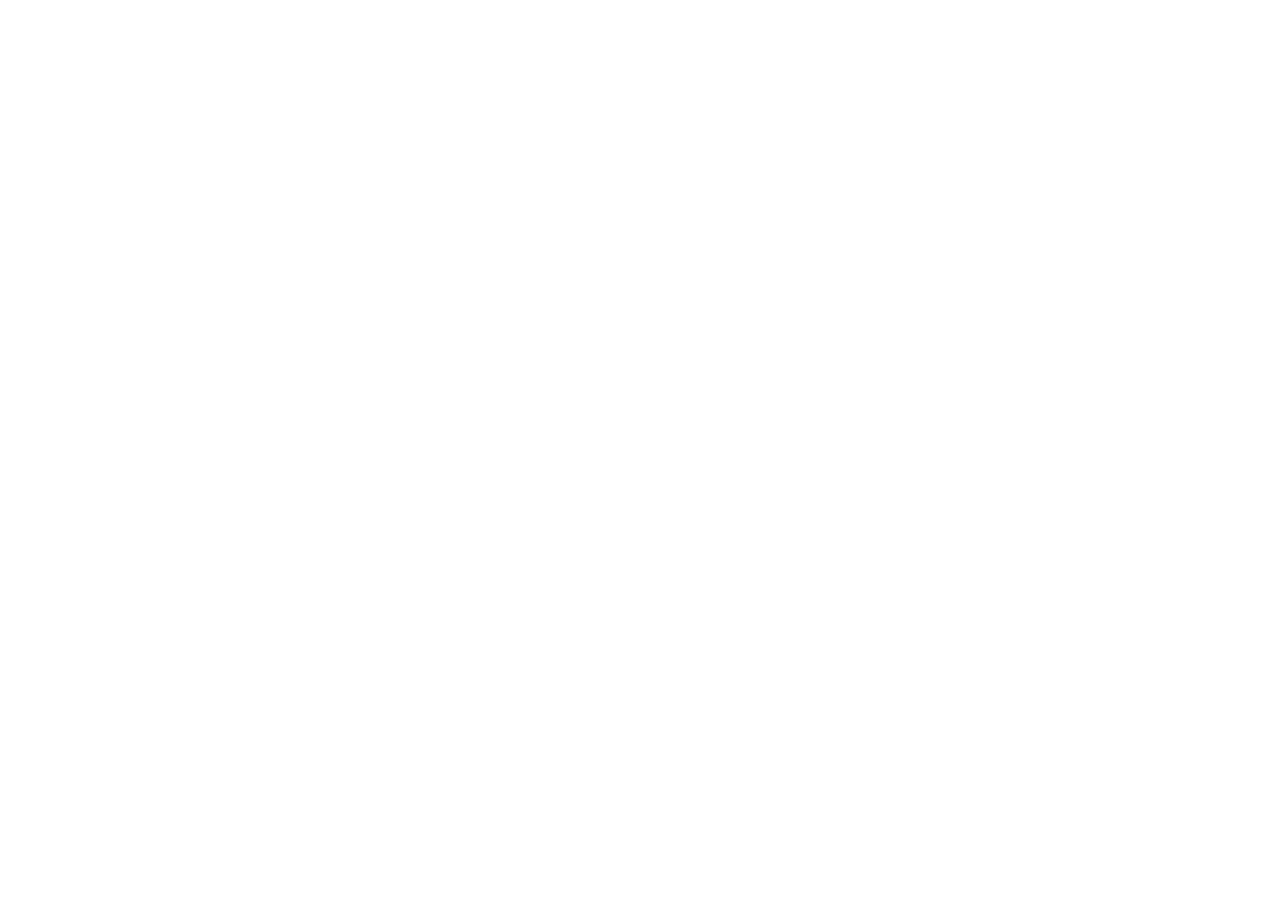
==== index.html @ b531639f "init commit" ====
<!DOCTYPE html>
<html lang="en">
<head>
    <meta charset="UTF-8">
    <meta name="viewport" content="width=device-width, initial-scale=1.0">
    <title>Final project</title>
    <script src="scripts/script.js"></script>
    <link rel="stylesheet" href="styles/style.css">
</head>
<body>
    
</body>
</html>
---- styles/style.css ----
* {
  margin: 0;
  padding: 0;
  box-sizing: border-box;
}/*# sourceMappingURL=style.css.map */
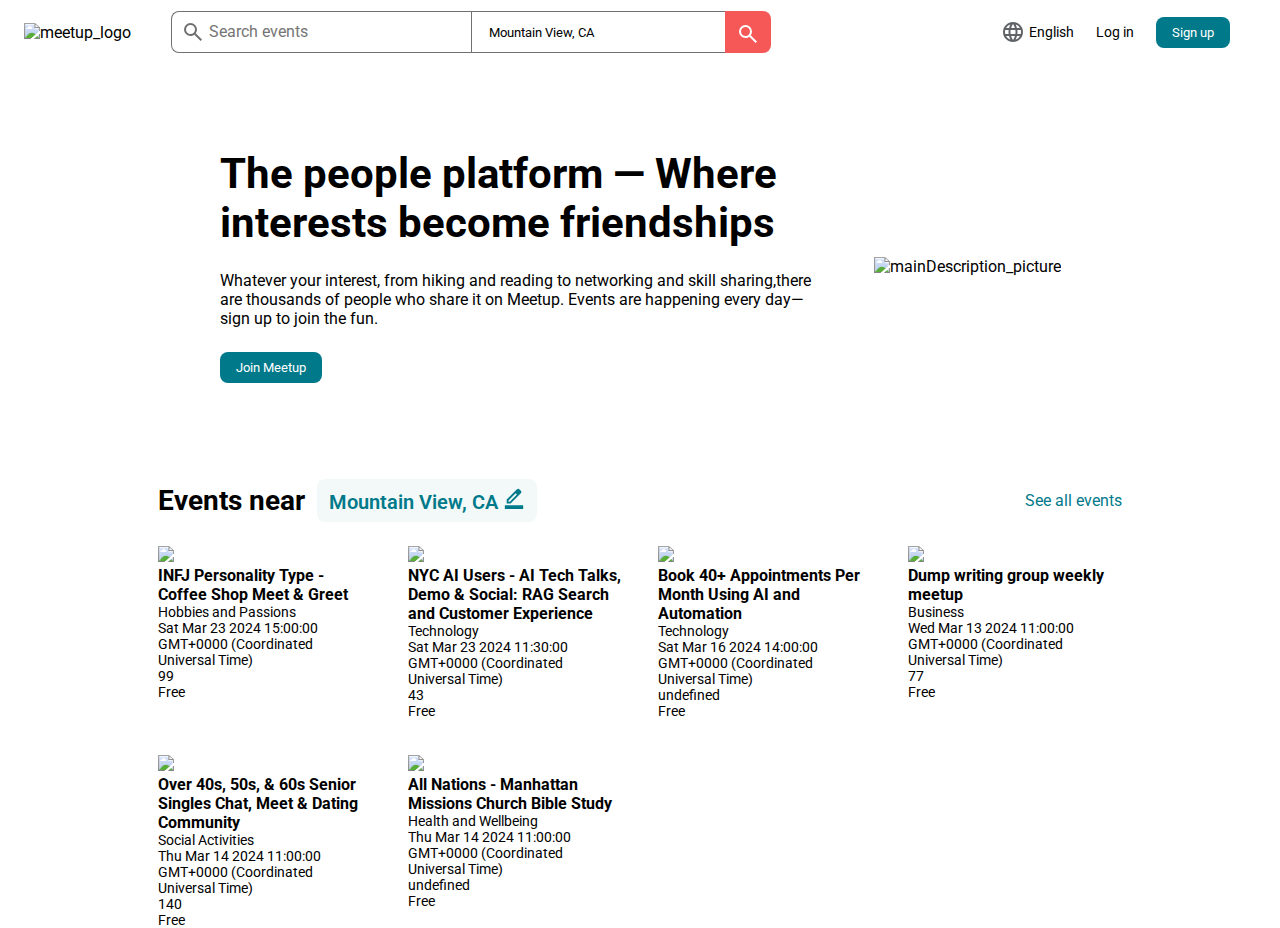
==== commit 566674f6: "add grid and events cards" ====
--- a/index.html
+++ b/index.html
@@ -4,10 +4,69 @@
     <meta charset="UTF-8">
     <meta name="viewport" content="width=device-width, initial-scale=1.0">
     <title>Final project</title>
-    <script src="scripts/script.js"></script>
+    <script type="module" src="scripts/events.js"></script>
+    <script type="module"  src="scripts/script.js"></script>
+    <script type="module"  src="scripts/elements.js"></script>
+    <script type="module"  src="scripts/utils.js"></script>
     <link rel="stylesheet" href="styles/style.css">
+    <link rel="preconnect" href="https://fonts.googleapis.com">
+    <link rel="preconnect" href="https://fonts.gstatic.com" crossorigin>
+    <link href="https://fonts.googleapis.com/css2?family=Roboto:ital,wght@0,100;0,300;0,400;0,500;0,700;0,900;1,100;1,300;1,400;1,500;1,700;1,900&display=swap" rel="stylesheet">
+    <link rel="stylesheet" href="https://fonts.googleapis.com/css2?family=Material+Symbols+Outlined:opsz,wght,FILL,GRAD@20..48,100..700,0..1,-50..200" />
 </head>
 <body>
+    <nav>
+        <div class="navBig">
+            <div class="navLeft">
+                <img src="assets/meetup_logo.svg" alt="meetup_logo">
+                <form id="navSearchForm">
+                    <input type="search" name="navSearch" id="navSearch" placeholder="Search events">
+                    <svg id="navSearchIcon" xmlns="http://www.w3.org/2000/svg" height="24px" viewBox="0 -960 960 960" width="24px" fill="#707070"><path d="M784-120 532-372q-30 24-69 38t-83 14q-109 0-184.5-75.5T120-580q0-109 75.5-184.5T380-840q109 0 184.5 75.5T640-580q0 44-14 83t-38 69l252 252-56 56ZM380-400q75 0 127.5-52.5T560-580q0-75-52.5-127.5T380-760q-75 0-127.5 52.5T200-580q0 75 52.5 127.5T380-400Z"/></svg>
+                    <input type="text" name="navSearchLocation" id="navSearchLocation">
+                    <button id="navSearchSubmit"><svg xmlns="http://www.w3.org/2000/svg" height="24px" viewBox="0 -960 960 960" width="24px" fill="#FFF"><path d="M784-120 532-372q-30 24-69 38t-83 14q-109 0-184.5-75.5T120-580q0-109 75.5-184.5T380-840q109 0 184.5 75.5T640-580q0 44-14 83t-38 69l252 252-56 56ZM380-400q75 0 127.5-52.5T560-580q0-75-52.5-127.5T380-760q-75 0-127.5 52.5T200-580q0 75 52.5 127.5T380-400Z"/></svg></button>
+                </form>
+            </div>
+            <div class="navRight">
+                <div class="navLang">
+                    <svg xmlns="http://www.w3.org/2000/svg" height="24px" viewBox="0 -960 960 960" width="24px" fill="#5f6368"><path d="M480-80q-82 0-155-31.5t-127.5-86Q143-252 111.5-325T80-480q0-83 31.5-155.5t86-127Q252-817 325-848.5T480-880q83 0 155.5 31.5t127 86q54.5 54.5 86 127T880-480q0 82-31.5 155t-86 127.5q-54.5 54.5-127 86T480-80Zm0-82q26-36 45-75t31-83H404q12 44 31 83t45 75Zm-104-16q-18-33-31.5-68.5T322-320H204q29 50 72.5 87t99.5 55Zm208 0q56-18 99.5-55t72.5-87H638q-9 38-22.5 73.5T584-178ZM170-400h136q-3-20-4.5-39.5T300-480q0-21 1.5-40.5T306-560H170q-5 20-7.5 39.5T160-480q0 21 2.5 40.5T170-400Zm216 0h188q3-20 4.5-39.5T580-480q0-21-1.5-40.5T574-560H386q-3 20-4.5 39.5T380-480q0 21 1.5 40.5T386-400Zm268 0h136q5-20 7.5-39.5T800-480q0-21-2.5-40.5T790-560H654q3 20 4.5 39.5T660-480q0 21-1.5 40.5T654-400Zm-16-240h118q-29-50-72.5-87T584-782q18 33 31.5 68.5T638-640Zm-234 0h152q-12-44-31-83t-45-75q-26 36-45 75t-31 83Zm-200 0h118q9-38 22.5-73.5T376-782q-56 18-99.5 55T204-640Z"/></svg>
+                    <p>English</p>
+                </div>
+                <p>Log in</p>
+                <button id="navSignUpBtn">Sign up</button>
+            </div>
+        </div>
+        <form id="navSearchFormSmall">
+            <input type="search" name="navSearchSmall" id="navSearchSmall" placeholder="Search events">
+            
+            <button id="navSearchSubmitSmall"><svg id="navSearchIconSmall" xmlns="http://www.w3.org/2000/svg" height="24px" viewBox="0 -960 960 960" width="24px" fill="#707070"><path d="M784-120 532-372q-30 24-69 38t-83 14q-109 0-184.5-75.5T120-580q0-109 75.5-184.5T380-840q109 0 184.5 75.5T640-580q0 44-14 83t-38 69l252 252-56 56ZM380-400q75 0 127.5-52.5T560-580q0-75-52.5-127.5T380-760q-75 0-127.5 52.5T200-580q0 75 52.5 127.5T380-400Z"/></svg><svg xmlns="http://www.w3.org/2000/svg" height="24px" viewBox="0 -960 960 960" width="24px" fill="#FFF"><path d="M784-120 532-372q-30 24-69 38t-83 14q-109 0-184.5-75.5T120-580q0-109 75.5-184.5T380-840q109 0 184.5 75.5T640-580q0 44-14 83t-38 69l252 252-56 56ZM380-400q75 0 127.5-52.5T560-580q0-75-52.5-127.5T380-760q-75 0-127.5 52.5T200-580q0 75 52.5 127.5T380-400Z"/></svg></button>
+        </form>
+    </nav>
+
+    
+
+    <main>
+        <div class="mainDescription">
+            <div class="mainDescriptionLeft">
+                <h2>The people platform — Where interests become friendships</h2>
+                <p>Whatever your interest, from hiking and reading to networking and skill sharing,there are thousands of people who share it on Meetup. Events are happening every day—sign up to join the fun.</p>
+                <button id="mainDescriptionJoinBtn">Join Meetup</button>
+            </div>
+            <img src="assets/mainDescription_picture.svg" alt="mainDescription_picture">
+        </div>
+
+        <div class="eventsContainer">
+            <div class="eventsNav">
+                <div class="eventsNavDiv">
+                    <h3>Events near</h3>
+                    <button id="eventsNavLocation">Mountain View, CA <svg xmlns="http://www.w3.org/2000/svg" height="24px" viewBox="0 -960 960 960" width="24px" fill="#00798A"><path d="M80 0v-160h800V0H80Zm160-320h56l312-311-29-29-28-28-311 312v56Zm-80 80v-170l448-447q11-11 25.5-17t30.5-6q16 0 31 6t27 18l55 56q12 11 17.5 26t5.5 31q0 15-5.5 29.5T777-687L330-240H160Zm560-504-56-56 56 56ZM608-631l-29-29-28-28 57 57Z"/></svg></button>
+                </div>
+                <p>See all events</p>
+            </div>
+            <div class="eventsGrid">
+        </div>
+
+        </div>
+    </main>
     
 </body>
 </html>--- a/styles/style.css
+++ b/styles/style.css
@@ -2,4 +2,345 @@
   margin: 0;
   padding: 0;
   box-sizing: border-box;
+  font-family: "Roboto", sans-serif;
+}
+
+p {
+  font-size: 14px;
+}
+
+h2 {
+  font-size: 42px;
+}
+
+h3 {
+  font-size: 28px;
+}
+
+.navBig {
+  margin: 11px 50px 11px 24px;
+  display: flex;
+  flex-direction: row;
+  justify-content: space-between;
+  align-items: center;
+  gap: 20px;
+}
+.navBig .navLeft {
+  display: flex;
+  flex-direction: row;
+  justify-content: center;
+  align-items: center;
+  gap: 40px;
+}
+.navBig .navLeft #navSearchForm {
+  display: flex;
+  flex-direction: row;
+  justify-content: center;
+  align-items: center;
+  gap: 0px;
+  position: relative;
+}
+.navBig .navLeft #navSearchForm #navSearchIcon {
+  position: absolute;
+  left: 10px;
+}
+.navBig .navLeft #navSearchForm #navSearch, .navBig .navLeft #navSearchForm #navSearchLocation {
+  min-height: 42px;
+  border: 1px solid #707070;
+}
+.navBig .navLeft #navSearchForm #navSearch {
+  padding-left: 37px;
+  border-top-left-radius: 8px;
+  border-bottom-left-radius: 8px;
+  border-right: 0px;
+  width: 300px;
+}
+.navBig .navLeft #navSearchForm #navSearch::-moz-placeholder {
+  font-size: 16px;
+}
+.navBig .navLeft #navSearchForm #navSearch::placeholder {
+  font-size: 16px;
+}
+.navBig .navLeft #navSearchForm #navSearch:focus {
+  outline: none;
+}
+.navBig .navLeft #navSearchForm #navSearchLocation {
+  width: 254px;
+  border-right: 0px;
+  padding-left: 17px;
+}
+.navBig .navLeft #navSearchForm #navSearchLocation:focus {
+  outline: none;
+}
+.navBig .navLeft #navSearchForm #navSearchSubmit {
+  height: 42px;
+  outline: none;
+  border: none;
+  background-color: #F65858;
+  padding: 11px;
+  border-top-right-radius: 8px;
+  border-bottom-right-radius: 8px;
+}
+.navBig .navRight {
+  display: flex;
+  flex-direction: row;
+  justify-content: center;
+  align-items: center;
+  gap: 22px;
+}
+.navBig .navRight #navSignUpBtn {
+  background-color: #00798A;
+  color: #FFFFFF;
+  padding: 8px 16px;
+  border-radius: 8px;
+  outline: none;
+  border: none;
+}
+.navBig .navLang {
+  display: flex;
+  flex-direction: row;
+  justify-content: center;
+  align-items: center;
+  gap: 4px;
+}
+
+#navSearchFormSmall {
+  display: none;
+}
+
+main {
+  margin: 0 158px;
+}
+
+.mainDescription {
+  display: flex;
+  flex-direction: row;
+  justify-content: center;
+  align-items: center;
+  gap: 46px;
+  margin: 96px 0;
+}
+.mainDescription .mainDescriptionLeft {
+  max-width: 608px;
+}
+.mainDescription .mainDescriptionLeft h2, .mainDescription .mainDescriptionLeft p {
+  margin-bottom: 24px;
+}
+.mainDescription .mainDescriptionLeft p {
+  font-size: 16px;
+}
+.mainDescription .mainDescriptionLeft #mainDescriptionJoinBtn {
+  background-color: #00798A;
+  color: #FFFFFF;
+  padding: 8px 16px;
+  border-radius: 8px;
+  outline: none;
+  border: none;
+}
+
+.eventsNav {
+  display: flex;
+  flex-direction: row;
+  justify-content: space-between;
+  align-items: center;
+  gap: 0px;
+  margin-bottom: 24px;
+}
+.eventsNav .eventsNavDiv {
+  display: flex;
+  flex-direction: row;
+  justify-content: center;
+  align-items: center;
+  gap: 12px;
+}
+.eventsNav .eventsNavDiv #eventsNavLocation {
+  background-color: #F3F9F9;
+  outline: none;
+  border: none;
+  padding: 8px 12px;
+  font-size: 20px;
+  font-weight: 600;
+  color: #00798A;
+  border-radius: 8px;
+}
+.eventsNav .eventsNavDiv #eventsNavLocation svg {
+  width: 22px;
+  height: 22px;
+}
+.eventsNav p {
+  color: #00798A;
+  font-size: 16px;
+}
+
+.eventsGrid {
+  display: grid;
+  grid-template-columns: repeat(4, minmax(100px, 272px));
+  gap: 36px;
+  margin: 0 auto;
+  max-width: 1196px;
+}
+.eventsGrid .eventCard img {
+  width: 100%;
+}
+
+@media screen and (max-width: 1200px) {
+  main {
+    margin: 0 10%;
+  }
+  .navBig .navLeft #navSearchForm #navSearch {
+    width: -moz-fit-content;
+    width: fit-content;
+  }
+  .navBig .navLeft #navSearchForm #navSearchLocation {
+    width: -moz-fit-content;
+    width: fit-content;
+  }
+  h2 {
+    font-size: 36px;
+  }
+  .mainDescriptionLeft p {
+    font-size: 14px;
+  }
+}
+@media screen and (max-width: 1024px) {
+  .navBig {
+    margin: 11px 20px 11px 24px;
+  }
+  h2 {
+    font-size: 32px;
+  }
+  h3 {
+    font-size: 24px;
+  }
+  .navLang p {
+    display: none;
+  }
+  .mainDescription {
+    gap: 0;
+  }
+  .mainDescription img {
+    max-width: 320px;
+  }
+  .mainDescription #mainDescriptionJoinBtn {
+    display: none;
+  }
+  .eventsNav .eventsNavDiv #eventsNavLocation {
+    font-size: 16px;
+  }
+  .eventsNav .eventsNavDiv #eventsNavLocation svg {
+    width: 16px;
+    height: 16px;
+  }
+  .eventsNav p {
+    font-size: 14px;
+  }
+  .eventsGrid {
+    display: grid;
+    grid-template-columns: repeat(3, minmax(100px, 272px));
+    gap: 36px;
+  }
+}
+@media screen and (max-width: 768px) {
+  h2 {
+    font-size: 28px;
+  }
+  h3 {
+    font-size: 20px;
+  }
+  #navSearchFormSmall {
+    display: flex;
+    flex-direction: row;
+    justify-content: center;
+    align-items: center;
+    gap: 0px;
+    gap: 0;
+    margin: 0 auto;
+  }
+  #navSearchFormSmall input {
+    width: 300px;
+    min-height: 42px;
+    border: 1px solid #707070;
+    padding-left: 37px;
+    border-top-left-radius: 8px;
+    border-bottom-left-radius: 8px;
+    border-right: 0px;
+  }
+  #navSearchFormSmall input::-moz-placeholder {
+    font-size: 16px;
+  }
+  #navSearchFormSmall input::placeholder {
+    font-size: 16px;
+  }
+  #navSearchFormSmall input:focus {
+    outline: none;
+  }
+  #navSearchFormSmall button {
+    height: 42px;
+    outline: none;
+    border: none;
+    background-color: #F65858;
+    padding: 11px;
+    border-top-right-radius: 8px;
+    border-bottom-right-radius: 8px;
+    position: relative;
+  }
+  #navSearchFormSmall #navSearchIconSmall {
+    position: absolute;
+    left: -292px;
+    top: 8px;
+  }
+  .navBig .navLeft #navSearchForm {
+    display: none;
+  }
+  .navLang p {
+    display: block;
+  }
+  .mainDescription {
+    margin: 30px 0;
+    flex-direction: column;
+  }
+  .eventsNav .eventsNavDiv #eventsNavLocation {
+    font-size: 16px;
+  }
+  .eventsNav .eventsNavDiv #eventsNavLocation svg {
+    width: 16px;
+    height: 16px;
+  }
+  .eventsNav p {
+    font-size: 14px;
+  }
+  .eventsGrid {
+    display: flex;
+    flex-direction: column;
+    justify-content: center;
+    align-items: center;
+    gap: 20px;
+  }
+  .eventCard {
+    display: flex;
+    flex-direction: row;
+    justify-content: center;
+    align-items: center;
+    gap: 20px;
+  }
+  .eventCard img {
+    max-width: 40%;
+  }
+}
+@media screen and (max-width: 480px) {
+  .navBig {
+    margin: 11px 7px 11px 24px;
+  }
+  main {
+    margin: 0 11px;
+  }
+  h2 {
+    font-size: 25px;
+  }
+  .mainDescription {
+    margin: 30px 10px;
+  }
+  .mainDescription img {
+    max-width: 215px;
+  }
 }/*# sourceMappingURL=style.css.map */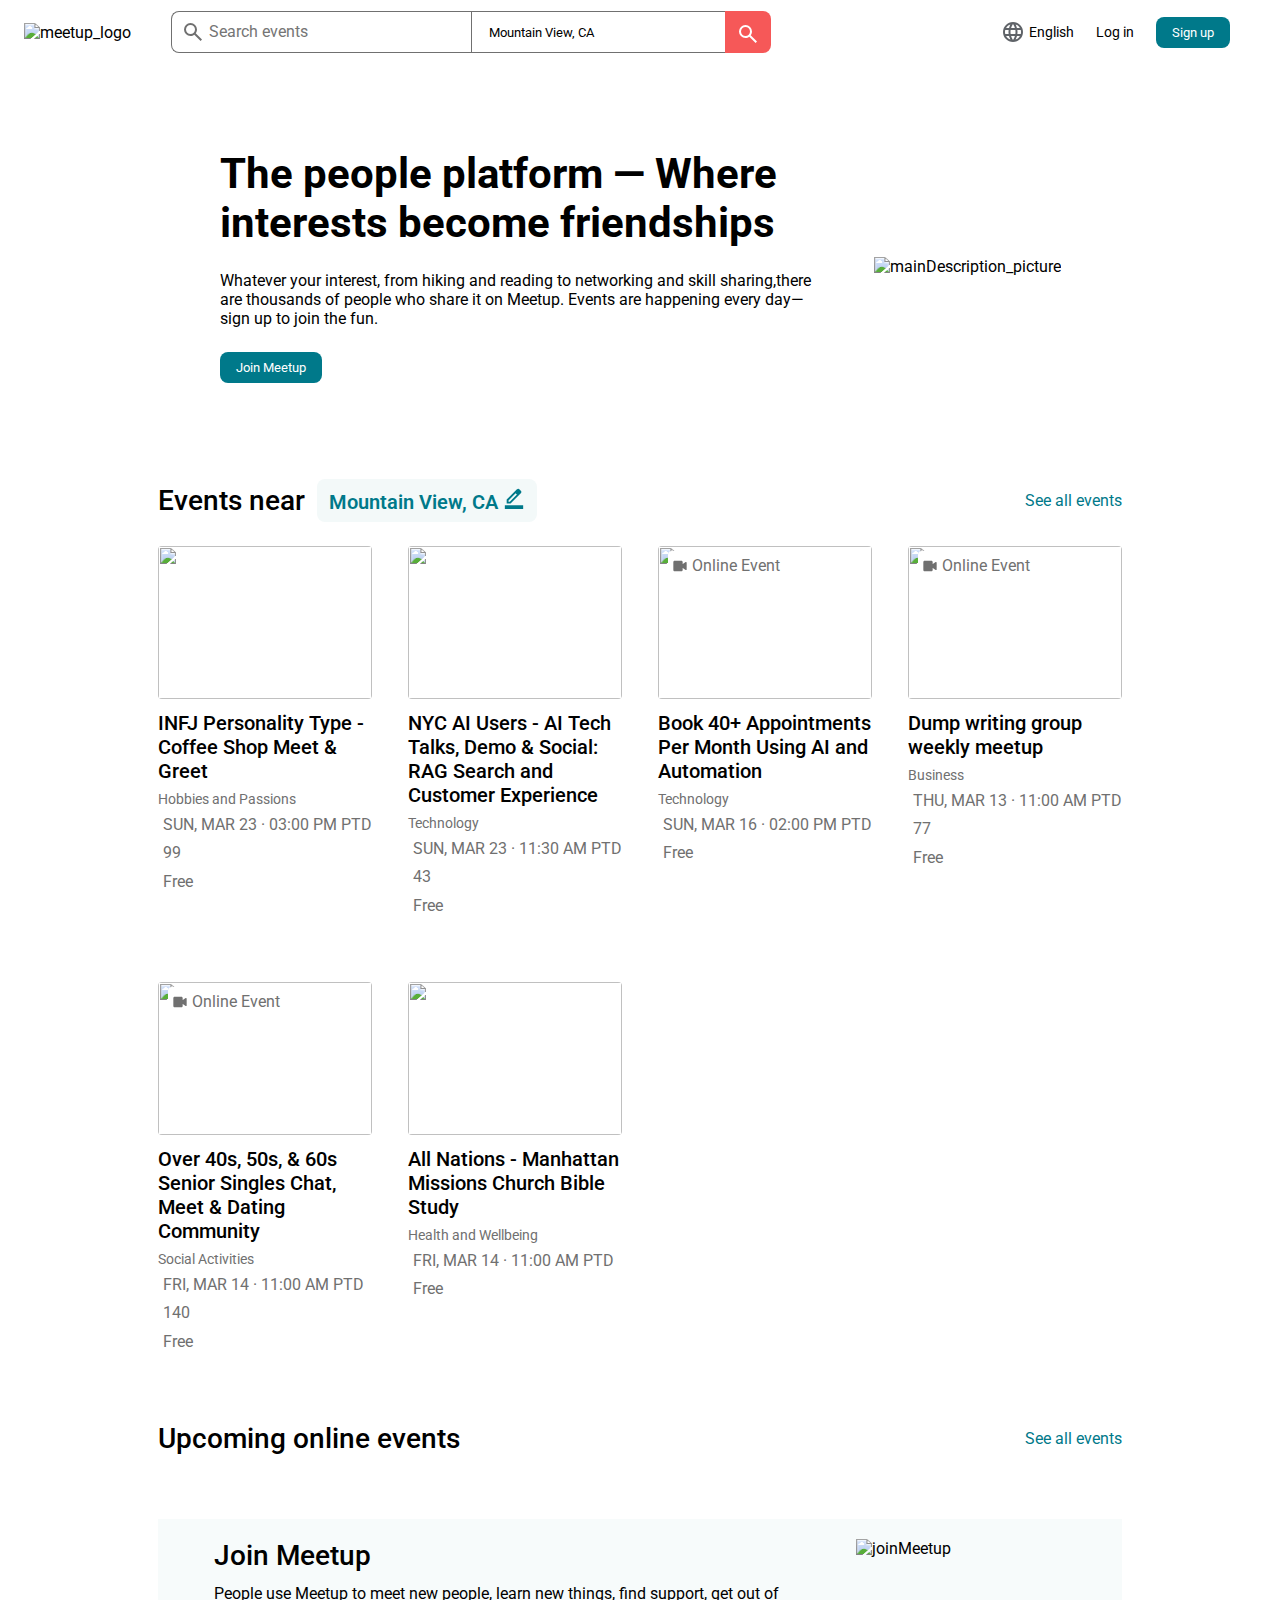
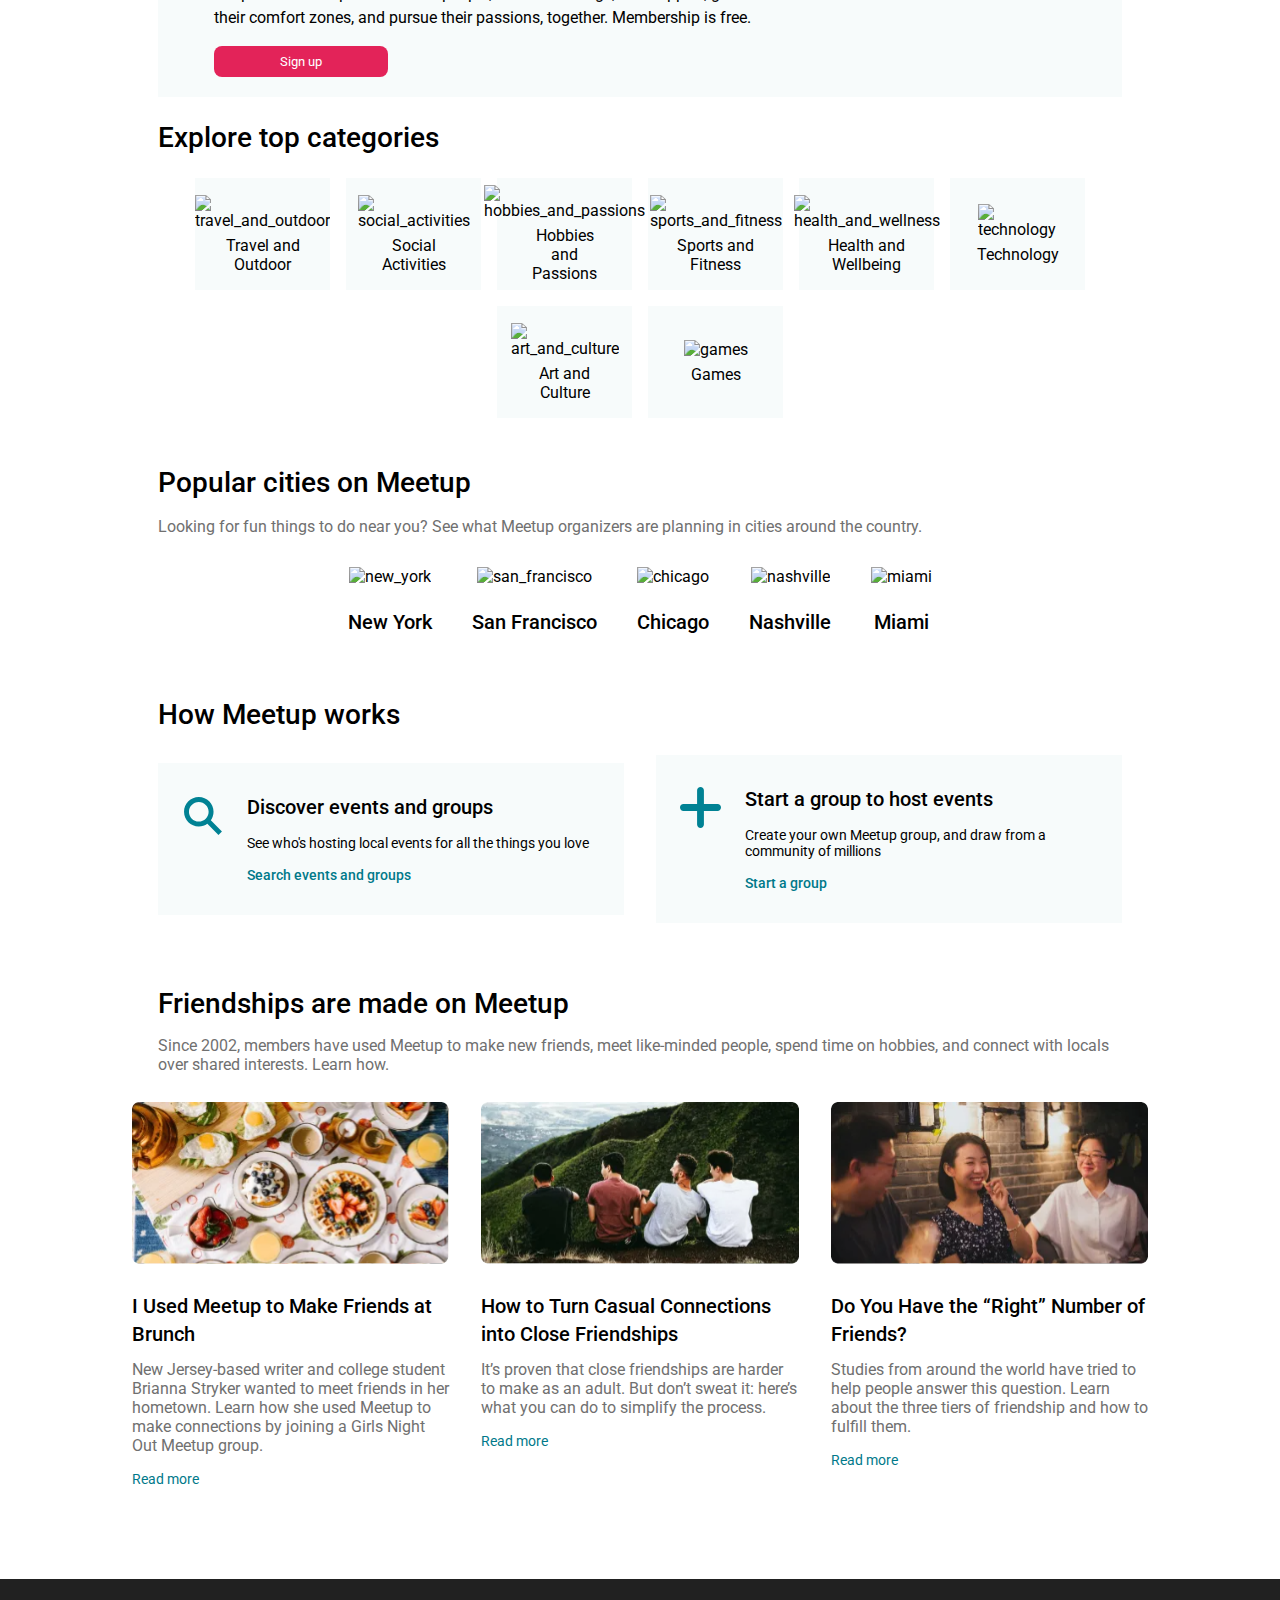
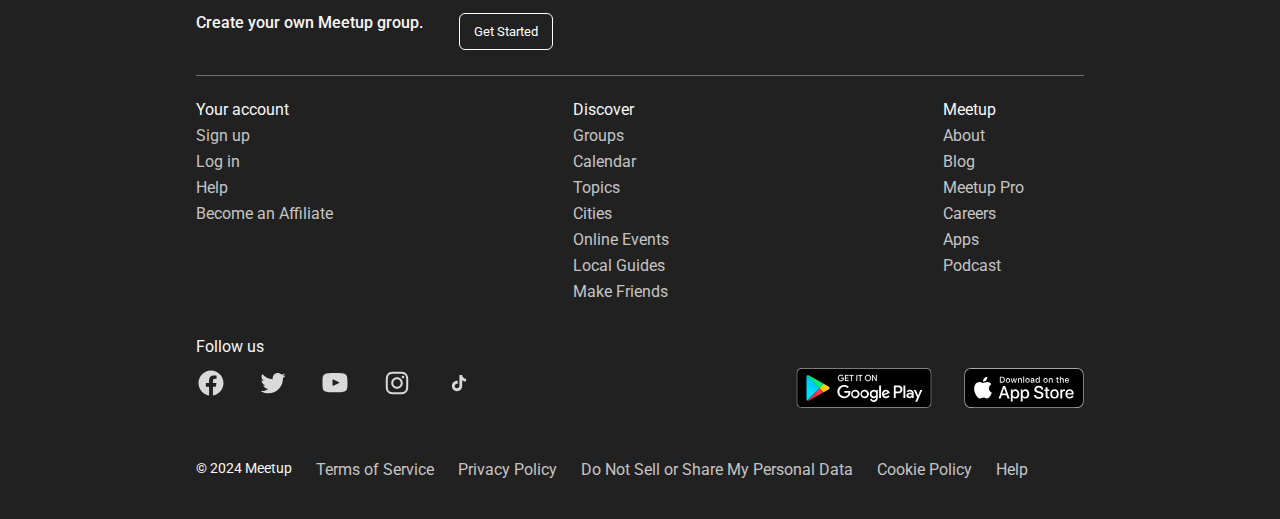
==== commit 4c57a7df: "add left parts and footer" ====
--- a/index.html
+++ b/index.html
@@ -29,9 +29,9 @@
             <div class="navRight">
                 <div class="navLang">
                     <svg xmlns="http://www.w3.org/2000/svg" height="24px" viewBox="0 -960 960 960" width="24px" fill="#5f6368"><path d="M480-80q-82 0-155-31.5t-127.5-86Q143-252 111.5-325T80-480q0-83 31.5-155.5t86-127Q252-817 325-848.5T480-880q83 0 155.5 31.5t127 86q54.5 54.5 86 127T880-480q0 82-31.5 155t-86 127.5q-54.5 54.5-127 86T480-80Zm0-82q26-36 45-75t31-83H404q12 44 31 83t45 75Zm-104-16q-18-33-31.5-68.5T322-320H204q29 50 72.5 87t99.5 55Zm208 0q56-18 99.5-55t72.5-87H638q-9 38-22.5 73.5T584-178ZM170-400h136q-3-20-4.5-39.5T300-480q0-21 1.5-40.5T306-560H170q-5 20-7.5 39.5T160-480q0 21 2.5 40.5T170-400Zm216 0h188q3-20 4.5-39.5T580-480q0-21-1.5-40.5T574-560H386q-3 20-4.5 39.5T380-480q0 21 1.5 40.5T386-400Zm268 0h136q5-20 7.5-39.5T800-480q0-21-2.5-40.5T790-560H654q3 20 4.5 39.5T660-480q0 21-1.5 40.5T654-400Zm-16-240h118q-29-50-72.5-87T584-782q18 33 31.5 68.5T638-640Zm-234 0h152q-12-44-31-83t-45-75q-26 36-45 75t-31 83Zm-200 0h118q9-38 22.5-73.5T376-782q-56 18-99.5 55T204-640Z"/></svg>
-                    <p>English</p>
-                </div>
-                <p>Log in</p>
+                    <p><a>English</a></p>
+                </div>
+                <p><a>Log in</a></p>
                 <button id="navSignUpBtn">Sign up</button>
             </div>
         </div>
@@ -45,28 +45,232 @@
     
 
     <main>
-        <div class="mainDescription">
-            <div class="mainDescriptionLeft">
-                <h2>The people platform — Where interests become friendships</h2>
-                <p>Whatever your interest, from hiking and reading to networking and skill sharing,there are thousands of people who share it on Meetup. Events are happening every day—sign up to join the fun.</p>
-                <button id="mainDescriptionJoinBtn">Join Meetup</button>
-            </div>
-            <img src="assets/mainDescription_picture.svg" alt="mainDescription_picture">
-        </div>
-
-        <div class="eventsContainer">
-            <div class="eventsNav">
-                <div class="eventsNavDiv">
-                    <h3>Events near</h3>
-                    <button id="eventsNavLocation">Mountain View, CA <svg xmlns="http://www.w3.org/2000/svg" height="24px" viewBox="0 -960 960 960" width="24px" fill="#00798A"><path d="M80 0v-160h800V0H80Zm160-320h56l312-311-29-29-28-28-311 312v56Zm-80 80v-170l448-447q11-11 25.5-17t30.5-6q16 0 31 6t27 18l55 56q12 11 17.5 26t5.5 31q0 15-5.5 29.5T777-687L330-240H160Zm560-504-56-56 56 56ZM608-631l-29-29-28-28 57 57Z"/></svg></button>
-                </div>
-                <p>See all events</p>
-            </div>
-            <div class="eventsGrid">
-        </div>
-
+        <div class="main top">
+            <div class="mainDescription">
+                <div class="mainDescriptionLeft">
+                    <h2>The people platform — Where interests become friendships</h2>
+                    <p>Whatever your interest, from hiking and reading to networking and skill sharing,there are thousands of people who share it on Meetup. Events are happening every day—sign up to join the fun.</p>
+                    <button id="mainDescriptionJoinBtn">Join Meetup</button>
+                </div>
+                <img src="assets/mainDescription_picture.svg" alt="mainDescription_picture">
+            </div>
+    
+            <div class="eventsContainer">
+                <div class="eventsNav">
+                    <div class="eventsNavDiv">
+                        <h3>Events near</h3>
+                        <button id="eventsNavLocation">Mountain View, CA <svg xmlns="http://www.w3.org/2000/svg" height="24px" viewBox="0 -960 960 960" width="24px" fill="#00798A"><path d="M80 0v-160h800V0H80Zm160-320h56l312-311-29-29-28-28-311 312v56Zm-80 80v-170l448-447q11-11 25.5-17t30.5-6q16 0 31 6t27 18l55 56q12 11 17.5 26t5.5 31q0 15-5.5 29.5T777-687L330-240H160Zm560-504-56-56 56 56ZM608-631l-29-29-28-28 57 57Z"/></svg></button>
+                    </div>
+                    <p><a>See all events</a></p>
+                </div>
+                <div class="eventsGrid" id="eventsGridNear"></div>
+                <div class="eventsNav" id="eventsNavUpcoming">
+                    <h3>Upcoming online events</h3>
+                    <p><a>See all events</a></p>
+                </div>
+                <div class="eventsGrid" id="eventsGridUpcoming"></div>
+            </div>
+        </div>
+
+        <div class="joinMeetupContainer">
+            <h3>Join Meetup</h3>
+            <img src="./assets/joinMeetup.svg" alt="joinMeetup">
+            <div class="joinMeetupInfo">
+                <p>People use Meetup to meet new people, learn new things, find support, get out of their comfort zones, and pursue their passions, together. Membership is free.</p>
+                <button id="joinMeetupSignUpBtn">Sign up</button>
+            </div>
+        </div>
+
+        <div class="main bottom">
+            <h3 id="categoriesHeader">Explore top categories</h3>
+            <div class="categoriesContainer">
+                <div class="categoryGroup">
+                    <div class="category">
+                        <img src="./assets/categories_icons/travel_and_outdoor.svg.svg" alt="travel_and_outdoor">
+                        <p>Travel and Outdoor</p>
+                    </div>
+                    <div class="category">
+                        <img src="./assets/categories_icons/social_activities.svg.svg" alt="social_activities">
+                        <p>Social Activities</p>
+                    </div>
+                </div>
+                <div class="categoryGroup">
+                    <div class="category">
+                        <img src="./assets/categories_icons/hobbies_and_passions.svg.svg" alt="hobbies_and_passions">
+                        <p>Hobbies and Passions</p>
+                    </div>
+                    <div class="category">
+                        <img src="./assets/categories_icons/sports_and_fitness.svg.svg" alt="sports_and_fitness">
+                        <p>Sports and Fitness</p>
+                    </div>
+                </div>
+                <div class="categoryGroup">
+                    <div class="category">
+                        <img src="./assets/categories_icons/health_and_wellness.svg.svg" alt="health_and_wellness">
+                        <p>Health and Wellbeing</p>
+                    </div>
+                    <div class="category">
+                        <img src="./assets/categories_icons/technology.svg.svg" alt="technology">
+                        <p>Technology</p>
+                    </div>
+                </div>
+                <div class="categoryGroup">
+                    <div class="category">
+                        <img src="./assets/categories_icons/art_and_culture.svg.svg" alt="art_and_culture">
+                        <p>Art and Culture</p>
+                    </div>
+                    <div class="category">
+                        <img src="./assets/categories_icons/games.svg.svg" alt="games">
+                        <p>Games</p>
+                    </div>
+                </div>
+            </div>
+
+            <div class="citiesPartContainer">
+                <h3>Popular cities on Meetup</h3>
+                <p>Looking for fun things to do near you? See what Meetup organizers are planning in cities around the country.</p>
+                <div class="citiesContainer">
+                    <div class="cityGroup">
+                        <div class="city">
+                            <img src="./assets/cities_icons/new_york.svg" alt="new_york">
+                            <h4>New York</h4>
+                        </div>
+                        <div class="city">
+                            <img src="./assets/cities_icons/san_francisco.svg" alt="san_francisco">
+                            <h4>San Francisco</h4>
+                        </div>
+                    </div>
+                    <div class="cityGroup">
+                        <div class="city">
+                            <img src="./assets/cities_icons/chicago.svg" alt="chicago">
+                            <h4>Chicago</h4>
+                        </div>
+                        <div class="city">
+                            <img src="./assets/cities_icons/nashville.svg" alt="nashville">
+                            <h4>Nashville</h4>
+                        </div>
+                        <div class="city miami">
+                            <img src="./assets/cities_icons/miami.svg" alt="miami">
+                            <h4>Miami</h4>
+                        </div>
+                    </div>
+                </div>
+            </div>
+            <div class="howContainer">
+                <h3>How Meetup works</h3>
+                <div class="howCardsContainer">
+                    <div class="howCards discover">
+                        <img src="./assets/search.svg" alt="search">
+                        <div class="howCardsDiscoverInfo">
+                            <h4>Discover events and groups</h4>
+                            <p id="howCardsDiscoverInfoP">See who's hosting local events for all the things you love</p>
+                            <p id="searchEvents"><a>Search events and groups</a></p>
+                        </div>
+                    </div>
+                    <div class="howCards start">
+                        <img src="./assets/plus.svg" alt="plus">
+                        <div class="howCardsStartInfo">
+                            <h4>Start a group to host events</h4>
+                            <p id="howCardsStartInfoP">Create your own Meetup group, and draw from a community of millions</p>
+                            <p id="startGroup"><a>Start a group</a></p>
+                        </div>
+                    </div>
+                </div>
+            </div>
+
+            <div class="friendshipsContainer">
+                <h3>Friendships are made on Meetup</h3>
+                <p id="friendshipsDescription">Since 2002, members have used Meetup to make new friends, meet like-minded people, spend time on hobbies, and connect with locals over shared interests. Learn how.</p>
+                <div class="friendshipsCardsContainer">
+                    <div class="friendshipsCard">
+                        <img src="./assets/friendships_images/friendships1.svg" alt="brunch">
+                        <h4>I Used Meetup to Make Friends at Brunch</h4>
+                        <p class="friendshipsCardInfo">New Jersey-based writer and college student
+                            Brianna Stryker wanted to meet friends in her
+                            hometown. Learn how she used Meetup to make
+                            connections by joining a Girls Night Out Meetup
+                            group.</p>
+                        <p class="friendshipsReadMore"><a>Read more</a></p>
+                    </div>
+                    <div class="friendshipsCard">
+                        <img src="./assets/friendships_images/friendships2.svg" alt="close_friendships">
+                        <h4>How to Turn Casual Connections into Close Friendships</h4>
+                        <p class="friendshipsCardInfo">It’s proven that close friendships are harder to
+                            make as an adult. But don’t sweat it: here’s what
+                            you can do to simplify the process.</p>
+                        <p class="friendshipsReadMore"><a>Read more</a></p>
+                    </div>
+                    <div class="friendshipsCard">
+                        <img src="./assets/friendships_images/friendships3.svg" alt="friends_number">
+                        <h4>Do You Have the “Right” Number of Friends?</h4>
+                        <p class="friendshipsCardInfo">
+                            Studies from around the world have tried to help
+                            people answer this question. Learn about the
+                            three tiers of friendship and how to fulfill them.
+                        </p>
+                        <p class="friendshipsReadMore"><a>Read more</a></p>
+                    </div>
+                </div>
+            </div>
         </div>
     </main>
+    <footer>
+        <div class="footerTop">
+            <a>Create your own Meetup group.</a>
+            <button>Get Started</button>
+        </div>
+        <div class="footerContainer">
+            <div class="yourAccount footerLinks">
+                <a class="yourAccountHeader">Your account</a>
+                <a>Sign up</a>
+                <a>Log in</a>
+                <a>Help</a>
+                <a>Become an Affiliate</a>
+            </div>
+            <div class="discover footerLinks">
+                <a class="yourAccountHeader">Discover</a>
+                <a>Groups</a>
+                <a>Calendar</a>
+                <a>Topics</a>
+                <a>Cities</a>
+                <a>Online Events</a>
+                <a>Local Guides</a>
+                <a>Make Friends</a>
+            </div>
+            <div class="footerMeetup footerLinks">
+                <a class="yourAccountHeader">Meetup</a>
+                <a>About</a>
+                <a>Blog</a>
+                <a>Meetup Pro</a>
+                <a>Careers</a>
+                <a>Apps</a>
+                <a>Podcast</a>
+            </div>
+        </div>
+        <p id="followHeader">Follow us</p>
+        <div class="followContainer">
+            <div id="socialMedia">
+                <a><img src="./assets/socialMedia_icons/facebook.svg" alt="facebook"></a>
+                <a><img src="./assets/socialMedia_icons/twitter.svg" alt="twitter"></a>
+                <a><img src="./assets/socialMedia_icons/youtube.svg" alt="youtube"></a>
+                <a><img src="./assets/socialMedia_icons/insta.svg" alt="insta"></a>
+                <a><img src="./assets/socialMedia_icons/tiktok.svg" alt="tiktok"></a>
+            </div>
+            <div id="appStores">
+                <a><img src="./assets/socialMedia_icons/googleplay.svg" alt="googleplay"></a>
+                <a><img src="./assets/socialMedia_icons/appstore.svg" alt="appstore"></a>
+            </div>
+        </div>
+        <div class="footerBottom">
+            <p id="footerYear">© 2024 Meetup</p>
+            <a>Terms of Service</a>
+            <a>Privacy Policy</a>
+            <a>Do Not Sell or Share My Personal Data</a>
+            <a>Cookie Policy</a>
+            <a>Help</a>
+        </div>
+
+    </footer>
     
 </body>
 </html>--- a/styles/style.css
+++ b/styles/style.css
@@ -15,6 +15,16 @@
 
 h3 {
   font-size: 28px;
+  font-weight: 500;
+}
+
+h4 {
+  font-size: 20px;
+  font-weight: 500;
+}
+
+a:hover, button:hover {
+  cursor: pointer;
 }
 
 .navBig {
@@ -103,12 +113,15 @@
   align-items: center;
   gap: 4px;
 }
+.navBig .navLang svg:hover {
+  cursor: pointer;
+}
 
 #navSearchFormSmall {
   display: none;
 }
 
-main {
+.main {
   margin: 0 158px;
 }
 
@@ -172,6 +185,10 @@
   font-size: 16px;
 }
 
+#eventsNavUpcoming {
+  margin-top: 40px;
+}
+
 .eventsGrid {
   display: grid;
   grid-template-columns: repeat(4, minmax(100px, 272px));
@@ -179,12 +196,338 @@
   margin: 0 auto;
   max-width: 1196px;
 }
+.eventsGrid .eventCard {
+  position: relative;
+  height: 400px;
+}
+.eventsGrid .eventCard:hover {
+  cursor: pointer;
+}
 .eventsGrid .eventCard img {
   width: 100%;
+  height: 153px;
+  -o-object-fit: cover;
+     object-fit: cover;
+  border-radius: 4px;
+  margin-bottom: 12px;
+}
+.eventsGrid .eventCard h4 {
+  margin-bottom: 8px;
+  font-weight: 500;
+}
+.eventsGrid .eventCard p {
+  color: #707070;
+  margin-bottom: 8px;
+}
+.eventsGrid .eventCard .eventDate {
+  font-size: 16px;
+}
+.eventsGrid .eventCard .eventDate::before {
+  vertical-align: middle;
+  display: inline-block;
+  margin-right: 5px;
+  content: url(../assets/cards_icons/eventDateIcon.svg);
+}
+.eventsGrid .eventCard .eventAttendees {
+  font-size: 16px;
+}
+.eventsGrid .eventCard .eventAttendees::before {
+  vertical-align: middle;
+  display: inline-block;
+  margin-right: 5px;
+  content: url(../assets/cards_icons/eventAttendeesIcon.svg);
+}
+.eventsGrid .eventCard .eventCost {
+  font-size: 16px;
+}
+.eventsGrid .eventCard .eventCost::before {
+  vertical-align: middle;
+  display: inline-block;
+  margin-right: 5px;
+  content: url("../assets/cards_icons/eventCostIcon.svg");
+}
+.eventsGrid .eventCard .eventOnlinePlaque {
+  position: absolute;
+  padding: 5px;
+  border-radius: 4px;
+  top: 5px;
+  left: 10px;
+  background-color: #FFFFFF;
+  color: #707070;
+}
+.eventsGrid .eventCard .eventOnlinePlaque::before {
+  vertical-align: middle;
+  display: inline-block;
+  margin-right: 5px;
+  content: url(../assets/cards_icons/eventOnlinePlaque.svg);
+}
+
+.joinMeetupContainer {
+  margin: 0 158px;
+  display: grid;
+  grid-template-columns: 3fr 1fr;
+  gap: 10px;
+  margin-top: 40px;
+  padding: 20px 56px;
+  background-color: #F7FBFB;
+}
+.joinMeetupContainer img {
+  grid-row-start: span 2;
+}
+.joinMeetupContainer h3 {
+  align-self: center;
+}
+.joinMeetupContainer .joinMeetupInfo {
+  display: flex;
+  flex-direction: column;
+  justify-content: flex-start;
+  align-items: flex-start;
+  gap: 16px;
+}
+.joinMeetupContainer .joinMeetupInfo p {
+  font-size: 16px;
+  margin-right: 10%;
+  line-height: 24px;
+}
+.joinMeetupContainer .joinMeetupInfo #joinMeetupSignUpBtn {
+  background-color: #E32359;
+  color: #FFFFFF;
+  outline: none;
+  border: none;
+  border-radius: 8px;
+  padding: 8px 66px;
+}
+
+#categoriesHeader {
+  margin: 24px 0;
+}
+
+.categoriesContainer {
+  display: flex;
+  flex-direction: row;
+  justify-content: center;
+  align-items: center;
+  gap: 16px;
+  row-gap: 16px;
+  flex-wrap: wrap;
+  margin-bottom: 48px;
+}
+.categoriesContainer .categoryGroup {
+  display: flex;
+  flex-direction: row;
+  justify-content: center;
+  align-items: center;
+  gap: 16px;
+}
+.categoriesContainer .category {
+  display: flex;
+  flex-direction: column;
+  justify-content: center;
+  align-items: center;
+  gap: 6px;
+  padding: 26px 28px;
+  width: 135px;
+  height: 112px;
+  background-color: #F7FBFB;
+}
+.categoriesContainer .category:hover {
+  cursor: pointer;
+}
+.categoriesContainer .category p {
+  font-size: 16px;
+  max-width: 84px;
+  text-align: center;
+}
+
+.citiesPartContainer p {
+  margin: 16px 0 28px 0;
+  color: #707070;
+  font-size: 16px;
+  line-height: 24px;
+}
+
+.citiesContainer {
+  display: flex;
+  flex-direction: row;
+  justify-content: center;
+  align-items: center;
+  gap: 40px;
+  text-align: center;
+  flex-wrap: wrap;
+}
+.citiesContainer .cityGroup {
+  display: flex;
+  flex-direction: row;
+  justify-content: center;
+  align-items: center;
+  gap: 40px;
+}
+.citiesContainer .cityGroup:hover {
+  cursor: pointer;
+}
+.citiesContainer .city img {
+  margin-bottom: 24px;
+}
+
+.howContainer {
+  margin: 64px 0;
+}
+.howContainer h3 {
+  margin-bottom: 24px;
+}
+.howContainer .howCardsContainer {
+  display: flex;
+  flex-direction: row;
+  justify-content: center;
+  align-items: center;
+  gap: 32px;
+}
+.howContainer .howCardsContainer .howCards {
+  padding: 32px 24px;
+  width: 580px;
+  display: flex;
+  flex-direction: row;
+  justify-content: flex-start;
+  align-items: flex-start;
+  gap: 24px;
+  background-color: #F7FBFB;
+}
+.howContainer .howCardsContainer .howCards h4, .howContainer .howCardsContainer .howCards #howCardsDiscoverInfoP, .howContainer .howCardsContainer .howCards #howCardsStartInfoP {
+  margin-bottom: 16px;
+}
+.howContainer .howCardsContainer .howCards img {
+  width: 41px;
+  height: 41px;
+}
+.howContainer .howCardsContainer .howCards #searchEvents, .howContainer .howCardsContainer .howCards #startGroup {
+  color: #00798A;
+  font-weight: 500;
+}
+
+.friendshipsContainer {
+  margin-bottom: 38px;
+}
+
+#friendshipsDescription {
+  margin: 16px 0 28px 0;
+  color: #707070;
+  font-size: 16px;
+}
+
+.friendshipsCardsContainer {
+  display: flex;
+  flex-direction: row;
+  justify-content: center;
+  align-items: flex-start;
+  gap: 32px;
+}
+.friendshipsCardsContainer .friendshipsCard img {
+  width: 24.8vw;
+}
+.friendshipsCardsContainer .friendshipsCard h4 {
+  max-width: 320px;
+  line-height: 28px;
+  margin: 24px 0 12px 0;
+}
+.friendshipsCardsContainer .friendshipsCard .friendshipsCardInfo {
+  color: #707070;
+  font-size: 16px;
+  margin-bottom: 16px;
+  max-width: 376px;
+}
+.friendshipsCardsContainer .friendshipsCard .friendshipsReadMore {
+  color: #00798A;
+  margin-bottom: 54px;
+}
+
+footer {
+  background-color: #212121;
+  padding: 34px 196px 40px 196px;
+}
+
+.footerTop {
+  display: flex;
+  flex-direction: row;
+  justify-content: flex-start;
+  align-items: flex-start;
+  gap: 36px;
+  border-bottom: 1px solid #707070;
+}
+.footerTop a {
+  color: #F6F7F8;
+  font-size: 16px;
+  font-weight: 500;
+}
+.footerTop button {
+  background-color: #212121;
+  color: #FFFFFF;
+  border: 1px solid #FFFFFF;
+  border-radius: 6px;
+  padding: 10px 14px;
+  margin-bottom: 25px;
+}
+
+.footerContainer {
+  display: flex;
+  flex-direction: row;
+  justify-content: flex-start;
+  align-items: flex-start;
+  gap: 240px;
+  margin: 24px 0 36px 0;
+  color: #C5C4C4;
+}
+.footerContainer .footerLinks {
+  display: flex;
+  flex-direction: column;
+  justify-content: flex-start;
+  align-items: flex-start;
+  gap: 7px;
+  min-width: 130px;
+}
+.footerContainer .footerLinks .yourAccountHeader {
+  color: #F6F7F8;
+  font-size: 16px;
+}
+
+#followHeader {
+  color: #F6F7F8;
+  font-size: 16px;
+  margin-bottom: 12px;
+}
+
+.followContainer {
+  margin-bottom: 48px;
+  display: flex;
+  flex-direction: row;
+  justify-content: space-between;
+  align-items: flex-start;
+  gap: 0;
+}
+.followContainer #socialMedia, .followContainer #appStores {
+  display: flex;
+  flex-direction: row;
+  justify-content: flex-start;
+  align-items: flex-start;
+  gap: 32px;
+}
+
+.footerBottom {
+  display: flex;
+  flex-direction: row;
+  justify-content: flex-start;
+  align-items: flex-start;
+  gap: 24px;
+  text-wrap: nowrap;
+}
+.footerBottom #footerYear {
+  color: #F6F7F8;
+}
+.footerBottom a {
+  color: #C5C4C4;
 }
 
 @media screen and (max-width: 1200px) {
-  main {
+  .main {
     margin: 0 10%;
   }
   .navBig .navLeft #navSearchForm #navSearch {
@@ -201,6 +544,12 @@
   .mainDescriptionLeft p {
     font-size: 14px;
   }
+  .joinMeetupContainer {
+    margin: 40px 10%;
+  }
+  footer {
+    padding: 34px 64px 40px 64px;
+  }
 }
 @media screen and (max-width: 1024px) {
   .navBig {
@@ -211,6 +560,9 @@
   }
   h3 {
     font-size: 24px;
+  }
+  h4 {
+    font-size: 18px;
   }
   .navLang p {
     display: none;
@@ -239,6 +591,35 @@
     grid-template-columns: repeat(3, minmax(100px, 272px));
     gap: 36px;
   }
+  .joinMeetupContainer {
+    padding: 18px 24px;
+  }
+  .joinMeetupContainer img {
+    width: 238px;
+  }
+  .citiesContainer .city img {
+    width: 154px;
+    height: 154px;
+  }
+  .howContainer .howCardsContainer {
+    flex-direction: column;
+  }
+  .howContainer .howCardsContainer .howCards {
+    width: 100%;
+  }
+  .howContainer .howCardsContainer .howCards img {
+    width: 25px;
+    height: 25px;
+  }
+  .friendshipsCardsContainer {
+    gap: 18px;
+  }
+  .footerContainer {
+    gap: 20%;
+  }
+  .footerBottom a {
+    display: none;
+  }
 }
 @media screen and (max-width: 768px) {
   h2 {
@@ -246,6 +627,9 @@
   }
   h3 {
     font-size: 20px;
+  }
+  h4 {
+    font-size: 16px;
   }
   #navSearchFormSmall {
     display: flex;
@@ -316,31 +700,189 @@
     align-items: center;
     gap: 20px;
   }
-  .eventCard {
+  .eventsGrid .eventCard {
     display: flex;
     flex-direction: row;
+    justify-content: start;
+    align-items: flex-start;
+    gap: 20px;
+    width: 100%;
+    height: -moz-fit-content;
+    height: fit-content;
+  }
+  .eventsGrid .eventCard img {
+    max-width: 40%;
+    max-height: 132px;
+  }
+  .eventsGrid .eventCard .eventCardInfo {
+    display: flex;
+    flex-direction: column;
+    justify-content: baseline;
+    height: 153px;
+  }
+  .eventsGrid .eventCard .eventDate {
+    order: 1;
+    font-size: 14px;
+  }
+  .eventsGrid .eventCard .eventDate::before {
+    display: none;
+  }
+  .eventsGrid .eventCard h4 {
+    order: 2;
+  }
+  .eventsGrid .eventCard .eventCategory {
+    order: 3;
+  }
+  .eventsGrid .eventCard .eventAttendees {
+    font-size: 14px;
+    order: 4;
+    justify-self: flex-end;
+  }
+  .eventsGrid .eventCard .eventAttendees::before {
+    display: none;
+  }
+  .eventsGrid .eventCard .eventAttendees::after {
+    content: " attendees";
+  }
+  .eventsGrid .eventCard .eventCost {
+    display: none;
+  }
+  .eventsGrid .eventCard .eventOnlinePlaque {
+    font-size: 14px;
+    position: static;
+    order: 5;
+    padding: 0;
+  }
+  .joinMeetupContainer {
+    margin: 40px 0;
+    padding: 20px 56px;
+    display: flex;
+    flex-direction: column;
     justify-content: center;
     align-items: center;
-    gap: 20px;
-  }
-  .eventCard img {
-    max-width: 40%;
+    gap: 16px;
+  }
+  .joinMeetupContainer h3 {
+    align-self: flex-start;
+  }
+  .joinMeetupContainer .joinMeetupInfo {
+    align-items: center;
+  }
+  .joinMeetupContainer .joinMeetupInfo p {
+    font-size: 12px;
+  }
+  .joinMeetupContainer .joinMeetupInfo #joinMeetupSignUpBtn {
+    margin-bottom: 16px;
+  }
+  .citiesContainer {
+    gap: 18px;
+  }
+  .citiesContainer .cityGroup {
+    gap: 18px;
+  }
+  .citiesContainer .miami {
+    display: none;
+  }
+  .citiesContainer .city img {
+    margin-bottom: 18px;
+  }
+  .howContainer {
+    margin: 24px 0;
+  }
+  .howContainer .howCardsContainer {
+    gap: 12px;
+  }
+  .howContainer .howCardsContainer .howCards {
+    padding: 20px 15px;
+  }
+  .friendshipsCardsContainer {
+    flex-direction: column;
+    align-items: center;
+  }
+  .friendshipsCardsContainer .friendshipsCard img {
+    width: 360px;
+  }
+  .friendshipsCardsContainer .friendshipsCard .friendshipsReadMore {
+    margin-bottom: 16px;
+  }
+  .footerContainer {
+    gap: 4%;
+  }
+  .followContainer #appStores {
+    display: none;
   }
 }
 @media screen and (max-width: 480px) {
   .navBig {
     margin: 11px 7px 11px 24px;
   }
-  main {
+  .main {
     margin: 0 11px;
   }
   h2 {
     font-size: 25px;
   }
+  h4 {
+    font-size: 14px;
+  }
   .mainDescription {
     margin: 30px 10px;
   }
   .mainDescription img {
     max-width: 215px;
   }
+  .eventsGrid .eventCard {
+    border-top: 1px solid #D9D9D9;
+    padding-top: 10px;
+  }
+  .eventsGrid .eventCard img {
+    max-width: 98px;
+    max-height: 64px;
+  }
+  .eventsGrid .eventCard .eventCardInfo {
+    height: -moz-fit-content;
+    height: fit-content;
+  }
+  .eventsGrid .eventCard .eventDate, .eventsGrid .eventCard .eventCategory, .eventsGrid .eventCard .eventAttendees, .eventsGrid .eventCard .eventOnlinePlaque {
+    font-size: 12px;
+  }
+  .joinMeetupContainer {
+    position: absolute;
+    z-index: -1;
+    padding: 16px;
+  }
+  .bottom {
+    margin-top: 26.5vh;
+  }
+  .categoriesContainer {
+    row-gap: 11px;
+    -moz-column-gap: 23px;
+         column-gap: 23px;
+  }
+  .friendshipsContainer {
+    margin-bottom: 108px;
+  }
+  .friendshipsContainer h3 {
+    margin-bottom: 27px;
+  }
+  #friendshipsDescription {
+    display: none;
+  }
+  footer {
+    padding: 20px 7px 36px 18px;
+  }
+  .footerTop {
+    border-bottom: none;
+  }
+  .footerTop a {
+    padding-bottom: 36px;
+    border-bottom: 1px solid #707070;
+  }
+  .footerContainer {
+    gap: 24px;
+  }
+  .footerContainer .footerLinks {
+    min-width: 40px;
+    max-width: 98px;
+  }
 }/*# sourceMappingURL=style.css.map */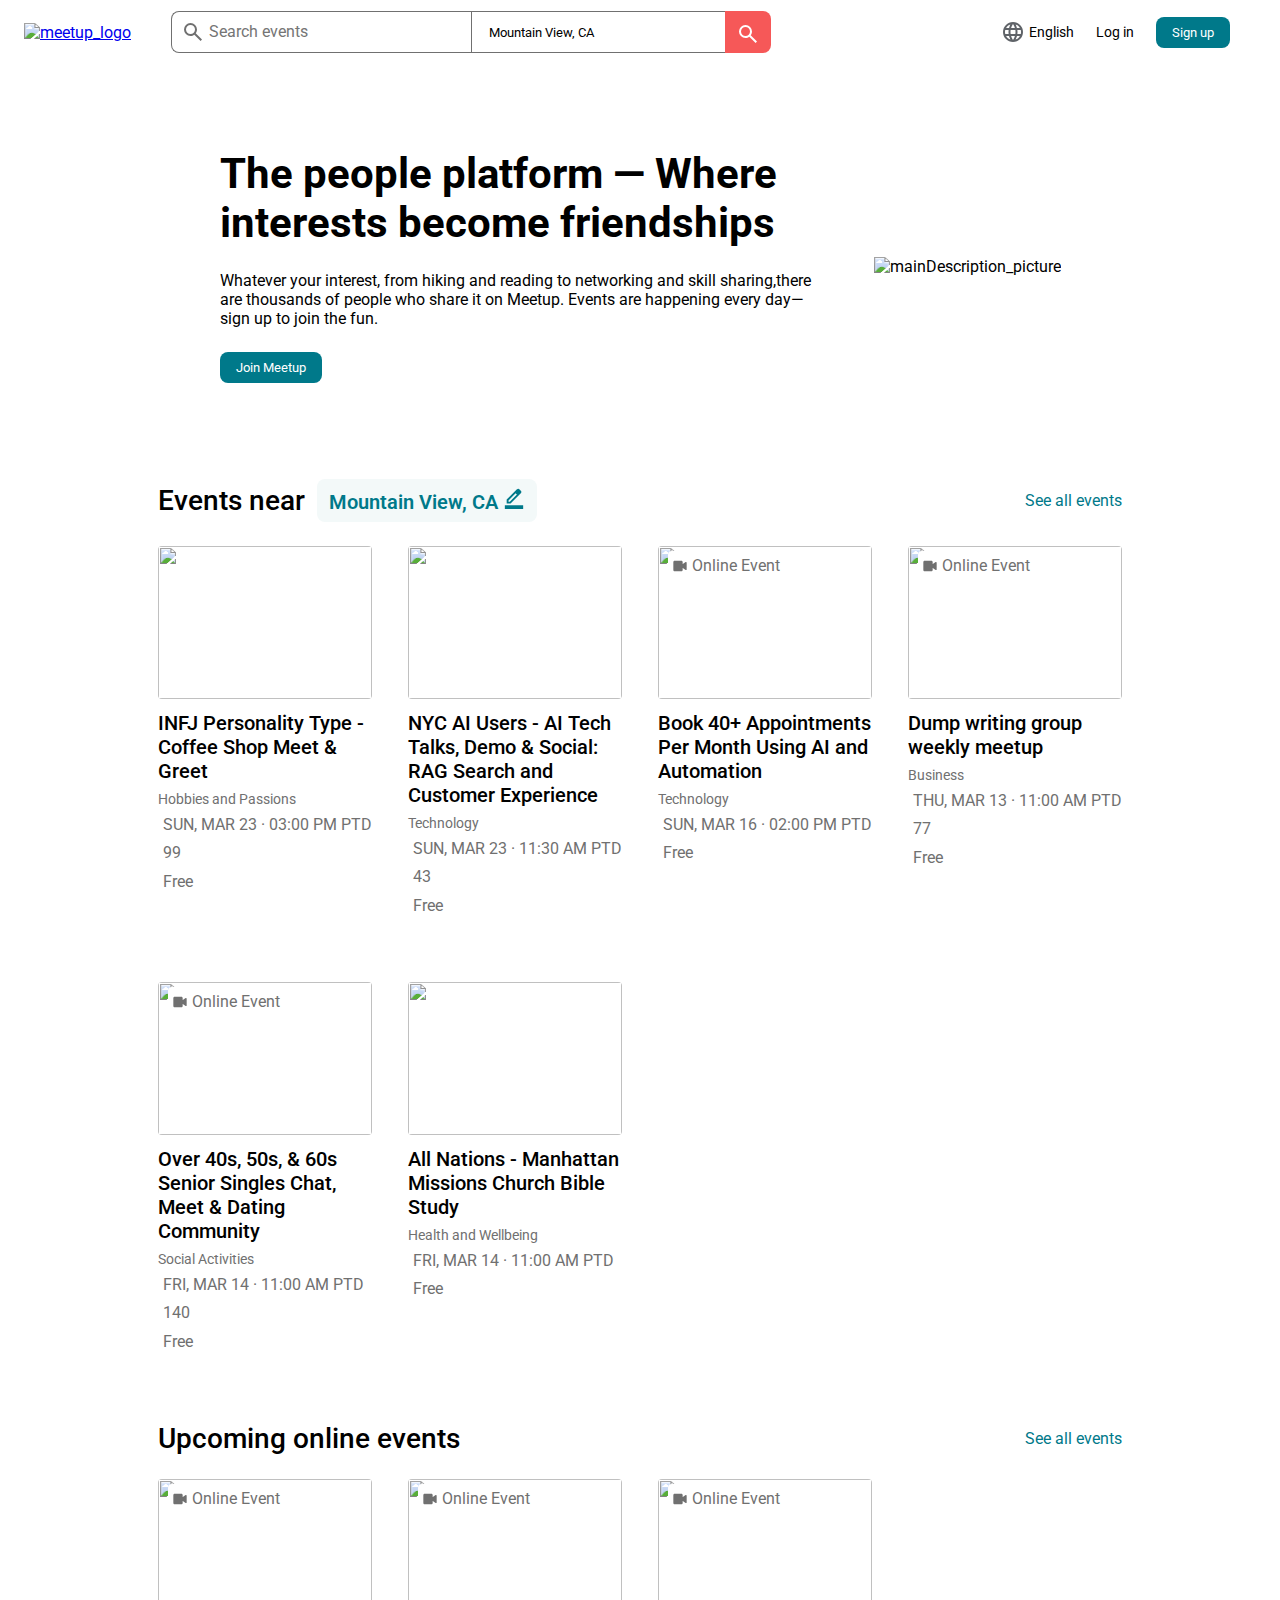
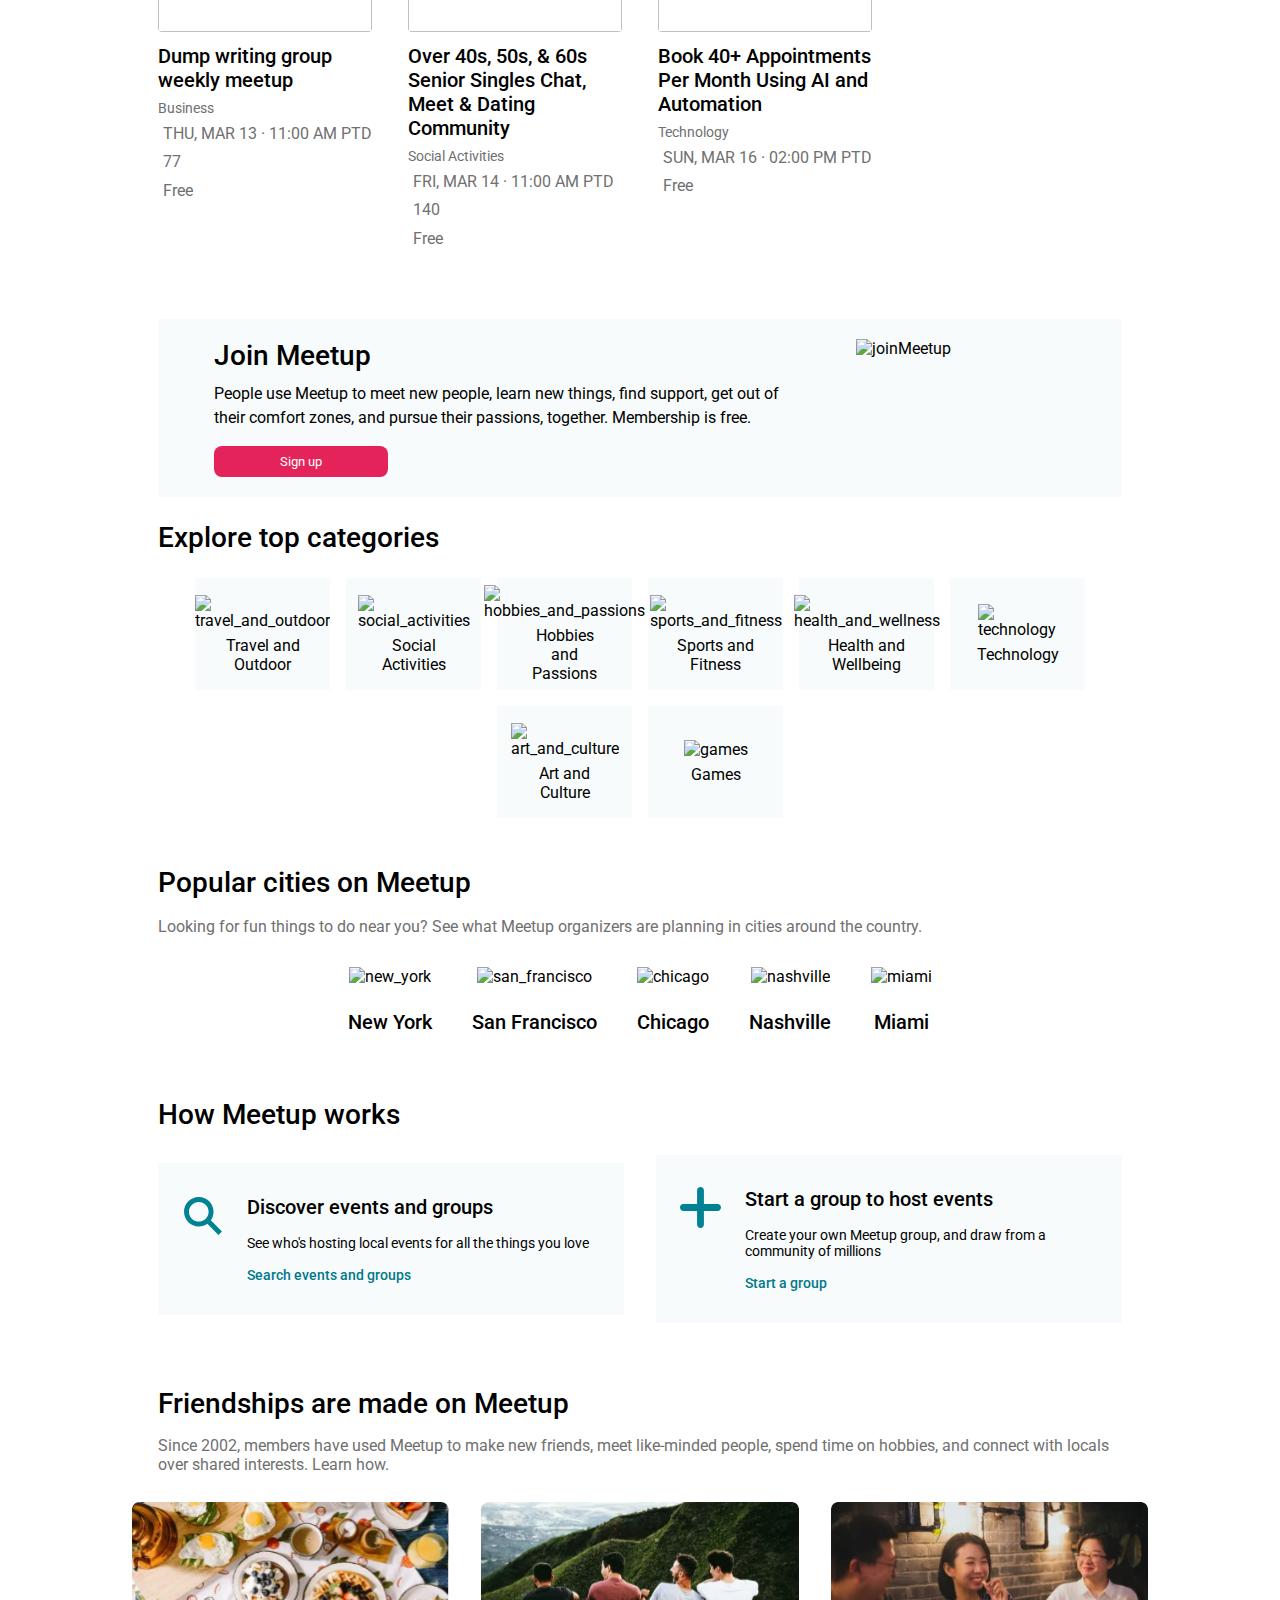
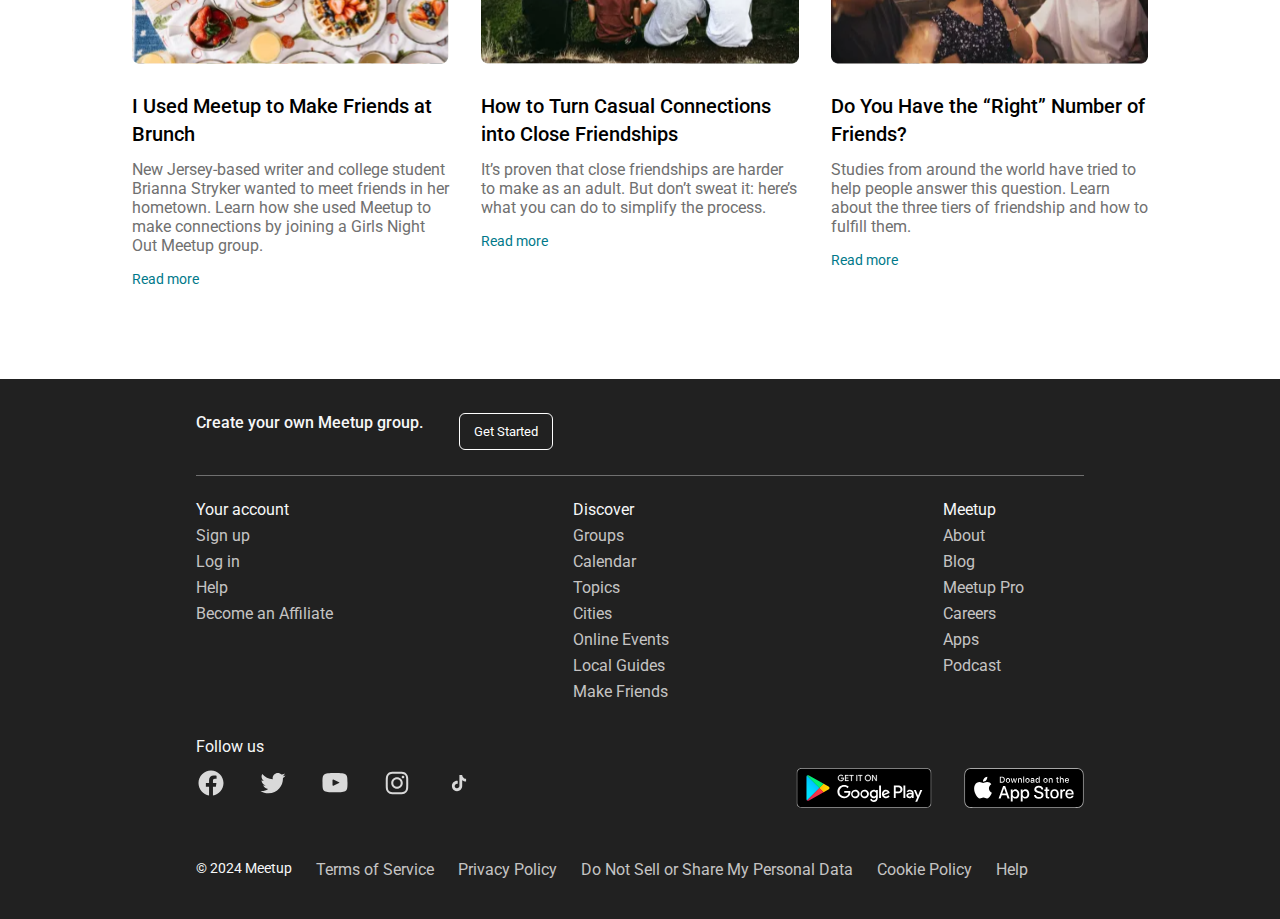
==== commit 0e2df7f6: "add filter logic" ====
--- a/index.html
+++ b/index.html
@@ -3,9 +3,9 @@
 <head>
     <meta charset="UTF-8">
     <meta name="viewport" content="width=device-width, initial-scale=1.0">
-    <title>Final project</title>
+    <title>Meetup</title>
     <script type="module" src="scripts/events.js"></script>
-    <script type="module"  src="scripts/script.js"></script>
+    <script type="module"  src="scripts/index.js"></script>
     <script type="module"  src="scripts/elements.js"></script>
     <script type="module"  src="scripts/utils.js"></script>
     <link rel="stylesheet" href="styles/style.css">
@@ -18,7 +18,7 @@
     <nav>
         <div class="navBig">
             <div class="navLeft">
-                <img src="assets/meetup_logo.svg" alt="meetup_logo">
+                <a href="/index.html"><img src="assets/meetup_logo.svg" alt="meetup_logo"></a>
                 <form id="navSearchForm">
                     <input type="search" name="navSearch" id="navSearch" placeholder="Search events">
                     <svg id="navSearchIcon" xmlns="http://www.w3.org/2000/svg" height="24px" viewBox="0 -960 960 960" width="24px" fill="#707070"><path d="M784-120 532-372q-30 24-69 38t-83 14q-109 0-184.5-75.5T120-580q0-109 75.5-184.5T380-840q109 0 184.5 75.5T640-580q0 44-14 83t-38 69l252 252-56 56ZM380-400q75 0 127.5-52.5T560-580q0-75-52.5-127.5T380-760q-75 0-127.5 52.5T200-580q0 75 52.5 127.5T380-400Z"/></svg>
@@ -50,7 +50,7 @@
                 <div class="mainDescriptionLeft">
                     <h2>The people platform — Where interests become friendships</h2>
                     <p>Whatever your interest, from hiking and reading to networking and skill sharing,there are thousands of people who share it on Meetup. Events are happening every day—sign up to join the fun.</p>
-                    <button id="mainDescriptionJoinBtn">Join Meetup</button>
+                    <a href="/events.html"><button id="mainDescriptionJoinBtn">Join Meetup</button></a>
                 </div>
                 <img src="assets/mainDescription_picture.svg" alt="mainDescription_picture">
             </div>
@@ -61,12 +61,12 @@
                         <h3>Events near</h3>
                         <button id="eventsNavLocation">Mountain View, CA <svg xmlns="http://www.w3.org/2000/svg" height="24px" viewBox="0 -960 960 960" width="24px" fill="#00798A"><path d="M80 0v-160h800V0H80Zm160-320h56l312-311-29-29-28-28-311 312v56Zm-80 80v-170l448-447q11-11 25.5-17t30.5-6q16 0 31 6t27 18l55 56q12 11 17.5 26t5.5 31q0 15-5.5 29.5T777-687L330-240H160Zm560-504-56-56 56 56ZM608-631l-29-29-28-28 57 57Z"/></svg></button>
                     </div>
-                    <p><a>See all events</a></p>
+                    <p class="seeAllEvents"><a>See all events</a></p>
                 </div>
                 <div class="eventsGrid" id="eventsGridNear"></div>
                 <div class="eventsNav" id="eventsNavUpcoming">
                     <h3>Upcoming online events</h3>
-                    <p><a>See all events</a></p>
+                    <p class="seeAllEvents"><a>See all events</a></p>
                 </div>
                 <div class="eventsGrid" id="eventsGridUpcoming"></div>
             </div>
@@ -77,7 +77,7 @@
             <img src="./assets/joinMeetup.svg" alt="joinMeetup">
             <div class="joinMeetupInfo">
                 <p>People use Meetup to meet new people, learn new things, find support, get out of their comfort zones, and pursue their passions, together. Membership is free.</p>
-                <button id="joinMeetupSignUpBtn">Sign up</button>
+                <button id="joinMeetupSignUpBtn">Sign up</a></button>
             </div>
         </div>
 
--- a/styles/style.css
+++ b/styles/style.css
@@ -526,6 +526,161 @@
   color: #C5C4C4;
 }
 
+.eventsMain {
+  margin: 77px 158px;
+}
+
+.eventsMainTopRight h4 {
+  margin-bottom: 14px;
+}
+
+.eventsMainTopContainer {
+  display: flex;
+  flex-direction: row;
+  justify-content: space-between;
+  align-items: flex-start;
+  gap: 18px;
+}
+.eventsMainTopContainer #eventsPageEventsHeader {
+  color: #00798A;
+  margin: 16px 0 12px 0;
+  text-decoration: underline;
+}
+.eventsMainTopContainer .eventsFilterButtonsContainer {
+  display: flex;
+  flex-direction: row;
+  justify-content: flex-start;
+  align-items: flex-start;
+  gap: 18px;
+}
+.eventsMainTopContainer .eventsFilterBtn {
+  position: relative;
+  background-color: #F6F7F8;
+  border-radius: 40px;
+  padding: 16px;
+  text-wrap: nowrap;
+  outline: none;
+  border: none;
+}
+.eventsMainTopContainer .eventsFilterBtn span {
+  font-size: 14px;
+  font-weight: 500;
+}
+.eventsMainTopContainer .eventsFilterBtn span::after {
+  content: url(../assets/drop.svg);
+  vertical-align: middle;
+  margin-left: 13px;
+}
+.eventsMainTopContainer .eventsFilterBtn:hover {
+  width: 170px;
+  border-bottom-left-radius: 0;
+  border-bottom-right-radius: 0;
+}
+.eventsMainTopContainer .eventsFilterBtn:hover .dropcontent {
+  display: block;
+  border-bottom-left-radius: 40px;
+  border-bottom-right-radius: 40px;
+}
+.eventsMainTopContainer .dropcontent {
+  display: flex;
+  flex-direction: column;
+  justify-content: flex-start;
+  align-items: flex-start;
+  gap: 0;
+  display: none;
+  width: 170px;
+  position: absolute;
+  left: 0;
+  background-color: #f9f9f9;
+  padding: 16px;
+  z-index: 1;
+}
+.eventsMainTopContainer .dropcontent p {
+  font-size: 14px;
+  margin-bottom: 14px;
+}
+.eventsMainTopContainer .dropcontent p:hover {
+  color: #00798A;
+  cursor: pointer;
+}
+.eventsMainTopContainer .eventsFilterContainer {
+  margin: 56px 0;
+  display: flex;
+  flex-direction: column;
+  justify-content: flex-start;
+  align-items: flex-start;
+  gap: 20px;
+}
+.eventsMainTopContainer .map {
+  width: 350px;
+  height: 285px;
+}
+
+.eventFilterCard {
+  display: flex;
+  flex-direction: row;
+  justify-content: flex-start;
+  align-items: flex-start;
+  gap: 12px;
+  height: 144px;
+  width: 604px;
+  max-width: 604px;
+  padding-top: 16px;
+  border-top: 1px solid #D9D9D9;
+  position: relative;
+}
+.eventFilterCard img {
+  min-width: 160px;
+  height: 90px;
+  -o-object-fit: cover;
+     object-fit: cover;
+  border-radius: 8px;
+}
+.eventFilterCard .eventFilterCardInfo {
+  display: flex;
+  flex-direction: column;
+  justify-content: flex-start;
+  align-items: flex-start;
+  gap: 4px;
+}
+.eventFilterCard .eventFilterCardInfo .eventFilterDate {
+  color: #7C6F50;
+  order: 1;
+}
+.eventFilterCard .eventFilterCardInfo h4 {
+  font-size: 16px;
+  order: 2;
+}
+.eventFilterCard .eventFilterCardInfo .eventFilterCategory {
+  order: 3;
+  color: #707070;
+}
+.eventFilterCard .eventFilterCardInfo .eventFilterAttendees {
+  order: 4;
+  color: #707070;
+  position: absolute;
+  bottom: 0;
+}
+.eventFilterCard .eventFilterCardInfo .eventFilterAttendees::after {
+  content: " attendees";
+}
+.eventFilterCard .eventFilterCardInfo .eventOnlinePlaque {
+  position: absolute;
+  padding: 5px;
+  border-radius: 4px;
+  top: 24px;
+  left: 8px;
+  background-color: #FFFFFF;
+  color: #707070;
+  font-size: 12px;
+}
+.eventFilterCard .eventFilterCardInfo .eventOnlinePlaque::before {
+  vertical-align: middle;
+  display: inline-block;
+  margin-right: 5px;
+  content: url(../assets/cards_icons/eventOnlinePlaque.svg);
+}
+
 @media screen and (max-width: 1200px) {
   .main {
     margin: 0 10%;
@@ -549,6 +704,9 @@
   }
   footer {
     padding: 34px 64px 40px 64px;
+  }
+  .eventsMainTopRight {
+    display: none;
   }
 }
 @media screen and (max-width: 1024px) {
@@ -619,6 +777,9 @@
   }
   .footerBottom a {
     display: none;
+  }
+  .eventsMain {
+    margin: 44px 68px;
   }
 }
 @media screen and (max-width: 768px) {
@@ -703,21 +864,22 @@
   .eventsGrid .eventCard {
     display: flex;
     flex-direction: row;
-    justify-content: start;
+    justify-content: flex-start;
     align-items: flex-start;
     gap: 20px;
     width: 100%;
-    height: -moz-fit-content;
-    height: fit-content;
+    height: 153px;
   }
   .eventsGrid .eventCard img {
-    max-width: 40%;
-    max-height: 132px;
+    max-width: 140px;
+    max-height: 80px;
   }
   .eventsGrid .eventCard .eventCardInfo {
     display: flex;
     flex-direction: column;
-    justify-content: baseline;
+    justify-content: start;
+    align-items: start;
+    gap: 0;
     height: 153px;
   }
   .eventsGrid .eventCard .eventDate {
@@ -733,25 +895,24 @@
   .eventsGrid .eventCard .eventCategory {
     order: 3;
   }
-  .eventsGrid .eventCard .eventAttendees {
-    font-size: 14px;
-    order: 4;
-    justify-self: flex-end;
-  }
-  .eventsGrid .eventCard .eventAttendees::before {
-    display: none;
-  }
-  .eventsGrid .eventCard .eventAttendees::after {
-    content: " attendees";
-  }
-  .eventsGrid .eventCard .eventCost {
-    display: none;
-  }
   .eventsGrid .eventCard .eventOnlinePlaque {
     font-size: 14px;
     position: static;
+    order: 4;
+    padding: 0;
+  }
+  .eventsGrid .eventCard .eventAttendees {
+    font-size: 14px;
     order: 5;
-    padding: 0;
+  }
+  .eventsGrid .eventCard .eventAttendees::before {
+    display: none;
+  }
+  .eventsGrid .eventCard .eventAttendees::after {
+    content: " attendees";
+  }
+  .eventsGrid .eventCard .eventCost {
+    display: none;
   }
   .joinMeetupContainer {
     margin: 40px 0;
@@ -811,6 +972,36 @@
   .followContainer #appStores {
     display: none;
   }
+  .eventsMain {
+    margin: 24px;
+  }
+  .eventsMainTopContainer .eventsFilterContainer {
+    width: 370px;
+    margin: 18px 0;
+  }
+  .eventFilterCard {
+    height: 104px;
+    width: 360px;
+  }
+  .eventFilterCard img {
+    min-width: 98px;
+    height: 55px;
+  }
+  .eventFilterCard .eventFilterCardInfo p, .eventFilterCard .eventFilterCardInfo h4 {
+    font-size: 10px;
+  }
+  .eventFilterCard .eventFilterCardInfo .eventOnlinePlaque {
+    font-size: 8px;
+    position: static;
+    order: 5;
+    padding: 0;
+  }
+  .top {
+    max-width: 470px;
+    padding-bottom: 10px;
+    overflow-y: visible;
+    overflow-x: scroll;
+  }
 }
 @media screen and (max-width: 480px) {
   .navBig {
@@ -831,20 +1022,29 @@
   .mainDescription img {
     max-width: 215px;
   }
+  .seeAllEvents {
+    display: none;
+  }
   .eventsGrid .eventCard {
     border-top: 1px solid #D9D9D9;
     padding-top: 10px;
+    height: 96px;
   }
   .eventsGrid .eventCard img {
     max-width: 98px;
     max-height: 64px;
   }
   .eventsGrid .eventCard .eventCardInfo {
-    height: -moz-fit-content;
-    height: fit-content;
-  }
-  .eventsGrid .eventCard .eventDate, .eventsGrid .eventCard .eventCategory, .eventsGrid .eventCard .eventAttendees, .eventsGrid .eventCard .eventOnlinePlaque {
-    font-size: 12px;
+    height: 96px;
+    position: relative;
+  }
+  .eventsGrid .eventCard .eventCardInfo .eventAttendees {
+    position: absolute;
+    bottom: 0px;
+  }
+  .eventsGrid .eventCard .eventDate, .eventsGrid .eventCard .eventCategory, .eventsGrid .eventCard .eventAttendees, .eventsGrid .eventCard .eventOnlinePlaque, .eventsGrid .eventCard h4 {
+    font-size: 10px;
+    margin-bottom: 3px;
   }
   .joinMeetupContainer {
     position: absolute;
@@ -852,7 +1052,7 @@
     padding: 16px;
   }
   .bottom {
-    margin-top: 26.5vh;
+    margin-top: 40vh;
   }
   .categoriesContainer {
     row-gap: 11px;
@@ -885,4 +1085,13 @@
     min-width: 40px;
     max-width: 98px;
   }
+  .eventsMain {
+    margin: 18px 12px 18px 10px;
+  }
+  .top {
+    max-width: 390px;
+    padding-bottom: 10px;
+    overflow-y: visible;
+    overflow-x: scroll;
+  }
 }/*# sourceMappingURL=style.css.map */